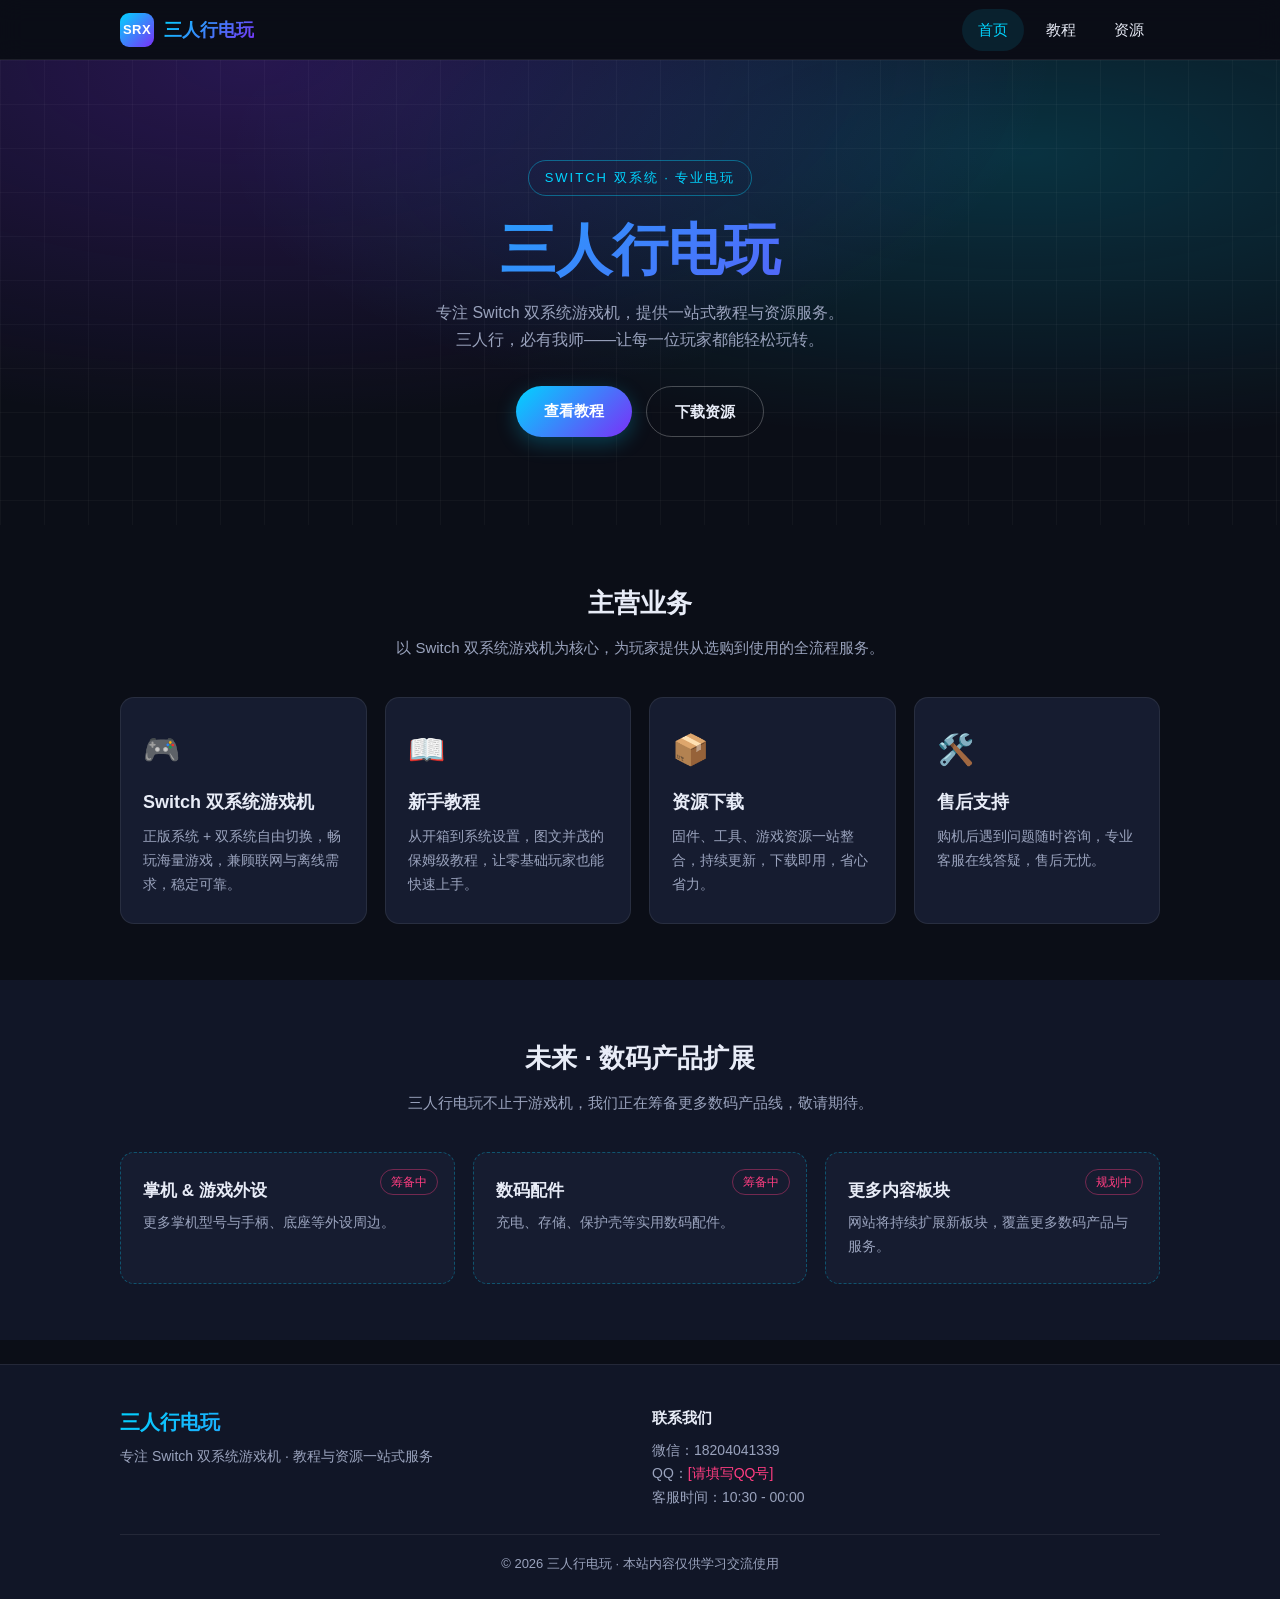
==== index.html @ 954c5498 "Add files via upload" ====
<!DOCTYPE html>
<html lang="zh-CN">
<head>
  <meta charset="UTF-8">
  <meta name="viewport" content="width=device-width, initial-scale=1.0, viewport-fit=cover">
  <meta name="description" content="三人行电玩 - 专注 Switch 双系统游戏机，提供教程与资源下载，未来扩展数码产品业务">
  <meta name="theme-color" content="#0b0e17">
  <title>三人行电玩 - Switch 双系统游戏机</title>
  <link rel="stylesheet" href="css/style.css">
</head>
<body>
  <!-- 顶部导航 -->
  <header class="site-header" id="siteHeader">
    <div class="container header-inner">
      <a href="index.html" class="brand">
        <span class="brand-logo">SRX</span>
        <span class="brand-text">三人行电玩</span>
      </a>
      <button class="nav-toggle" id="navToggle" aria-label="打开菜单" aria-expanded="false">
        <span></span><span></span><span></span>
      </button>
      <nav class="main-nav" id="mainNav">
        <ul class="nav-list" id="navList">
          <!-- 导航项由 js/main.js 根据 NAV_ITEMS 配置渲染，便于后续扩展新板块 -->
        </ul>
      </nav>
    </div>
  </header>

  <main>
    <!-- Hero 区 -->
    <section class="hero">
      <div class="container hero-inner">
        <p class="hero-tag">SWITCH 双系统 · 专业电玩</p>
        <h1 class="hero-title">三人行电玩</h1>
        <p class="hero-sub">专注 Switch 双系统游戏机，提供一站式教程与资源服务。<br>三人行，必有我师——让每一位玩家都能轻松玩转。</p>
        <div class="hero-actions">
          <a href="tutorials.html" class="btn btn-primary">查看教程</a>
          <a href="resources.html" class="btn btn-ghost">下载资源</a>
        </div>
      </div>
    </section>

    <!-- 主营业务 -->
    <section class="section">
      <div class="container">
        <h2 class="section-title">主营业务</h2>
        <p class="section-desc">以 Switch 双系统游戏机为核心，为玩家提供从选购到使用的全流程服务。</p>
        <div class="card-grid">
          <article class="card">
            <div class="card-icon">🎮</div>
            <h3>Switch 双系统游戏机</h3>
            <p>正版系统 + 双系统自由切换，畅玩海量游戏，兼顾联网与离线需求，稳定可靠。</p>
          </article>
          <article class="card">
            <div class="card-icon">📖</div>
            <h3>新手教程</h3>
            <p>从开箱到系统设置，图文并茂的保姆级教程，让零基础玩家也能快速上手。</p>
          </article>
          <article class="card">
            <div class="card-icon">📦</div>
            <h3>资源下载</h3>
            <p>固件、工具、游戏资源一站整合，持续更新，下载即用，省心省力。</p>
          </article>
          <article class="card">
            <div class="card-icon">🛠️</div>
            <h3>售后支持</h3>
            <p>购机后遇到问题随时咨询，专业客服在线答疑，售后无忧。</p>
          </article>
        </div>
      </div>
    </section>

    <!-- 未来数码产品预告 -->
    <section class="section section-alt">
      <div class="container">
        <h2 class="section-title">未来 · 数码产品扩展</h2>
        <p class="section-desc">三人行电玩不止于游戏机，我们正在筹备更多数码产品线，敬请期待。</p>
        <div class="coming-grid">
          <div class="coming-item">
            <span class="coming-badge">筹备中</span>
            <h3>掌机 &amp; 游戏外设</h3>
            <p>更多掌机型号与手柄、底座等外设周边。</p>
          </div>
          <div class="coming-item">
            <span class="coming-badge">筹备中</span>
            <h3>数码配件</h3>
            <p>充电、存储、保护壳等实用数码配件。</p>
          </div>
          <div class="coming-item">
            <span class="coming-badge">规划中</span>
            <h3>更多内容板块</h3>
            <p>网站将持续扩展新板块，覆盖更多数码产品与服务。</p>
          </div>
        </div>
      </div>
    </section>
  </main>

  <!-- 页脚 -->
  <footer class="site-footer">
    <div class="container footer-inner">
      <div class="footer-brand">
        <h3>三人行电玩</h3>
        <p>专注 Switch 双系统游戏机 · 教程与资源一站式服务</p>
      </div>
      <div class="footer-contact">
        <h4>联系我们</h4>
        <p>微信：<span>18204041339</span></p>
        <p>QQ：<span class="placeholder">[请填写QQ号]</span></p>
        <p>客服时间：<span>10:30 - 00:00</span></p>
      </div>
      <p class="footer-copy">© <span id="year"></span> 三人行电玩 · 本站内容仅供学习交流使用</p>
    </div>
  </footer>

  <script src="js/main.js"></script>
</body>
</html>
---- css/style.css ----
/* ============================================================
   三人行电玩 - 全局样式
   移动端优先响应式设计 · 电玩/数码主题
   ============================================================ */

/* ---------- 设计变量 ---------- */
:root {
  --bg: #0b0e17;
  --bg-alt: #111627;
  --bg-card: #161c30;
  --bg-card-hover: #1b2340;
  --text: #e8ecf7;
  --text-dim: #9aa3bd;
  --primary: #00d4ff;
  --secondary: #7b2ff7;
  --accent: #ff3d81;
  --gradient: linear-gradient(135deg, #00d4ff 0%, #7b2ff7 100%);
  --border: rgba(255, 255, 255, 0.08);
  --radius: 14px;
  --shadow: 0 8px 30px rgba(0, 0, 0, 0.35);
  --header-h: 60px;
}

/* ---------- 基础重置 ---------- */
* {
  margin: 0;
  padding: 0;
  box-sizing: border-box;
}

html {
  scroll-behavior: smooth;
}

body {
  font-family: -apple-system, BlinkMacSystemFont, "Segoe UI", "PingFang SC",
    "Hiragino Sans GB", "Microsoft YaHei", sans-serif;
  background: var(--bg);
  color: var(--text);
  line-height: 1.7;
  -webkit-font-smoothing: antialiased;
  overflow-x: hidden;
}

a {
  color: inherit;
  text-decoration: none;
}

ul {
  list-style: none;
}

img {
  max-width: 100%;
  display: block;
}

.container {
  width: 100%;
  max-width: 1080px;
  margin: 0 auto;
  padding: 0 20px;
}

/* ---------- 顶部导航 ---------- */
.site-header {
  position: sticky;
  top: 0;
  z-index: 100;
  height: var(--header-h);
  background: rgba(11, 14, 23, 0.85);
  backdrop-filter: blur(12px);
  -webkit-backdrop-filter: blur(12px);
  border-bottom: 1px solid var(--border);
}

.header-inner {
  height: var(--header-h);
  display: flex;
  align-items: center;
  justify-content: space-between;
}

.brand {
  display: flex;
  align-items: center;
  gap: 10px;
}

.brand-logo {
  display: inline-flex;
  align-items: center;
  justify-content: center;
  width: 34px;
  height: 34px;
  border-radius: 9px;
  background: var(--gradient);
  color: #fff;
  font-weight: 800;
  font-size: 13px;
  letter-spacing: 0.5px;
}

.brand-text {
  font-size: 18px;
  font-weight: 700;
  background: var(--gradient);
  -webkit-background-clip: text;
  background-clip: text;
  -webkit-text-fill-color: transparent;
}

/* 汉堡按钮 */
.nav-toggle {
  display: flex;
  flex-direction: column;
  justify-content: center;
  gap: 5px;
  width: 40px;
  height: 40px;
  padding: 8px;
  background: transparent;
  border: none;
  cursor: pointer;
}

.nav-toggle span {
  display: block;
  width: 100%;
  height: 2px;
  border-radius: 2px;
  background: var(--text);
  transition: transform 0.3s, opacity 0.3s;
}

.nav-toggle.active span:nth-child(1) {
  transform: translateY(7px) rotate(45deg);
}
.nav-toggle.active span:nth-child(2) {
  opacity: 0;
}
.nav-toggle.active span:nth-child(3) {
  transform: translateY(-7px) rotate(-45deg);
}

/* 移动端导航抽屉 */
.main-nav {
  position: fixed;
  top: var(--header-h);
  left: 0;
  right: 0;
  background: rgba(11, 14, 23, 0.97);
  border-bottom: 1px solid var(--border);
  max-height: 0;
  overflow: hidden;
  transition: max-height 0.35s ease;
}

.main-nav.open {
  max-height: 360px;
}

.nav-list {
  padding: 8px 20px 16px;
}

.nav-list li a {
  display: block;
  padding: 12px 4px;
  font-size: 16px;
  color: var(--text);
  border-bottom: 1px solid var(--border);
  transition: color 0.2s;
}

.nav-list li:last-child a {
  border-bottom: none;
}

.nav-list li a:hover,
.nav-list li a.active {
  color: var(--primary);
}

/* ---------- Hero 区 ---------- */
.hero {
  position: relative;
  padding: 72px 0 64px;
  text-align: center;
  background:
    radial-gradient(ellipse at 20% 0%, rgba(123, 47, 247, 0.25), transparent 55%),
    radial-gradient(ellipse at 80% 20%, rgba(0, 212, 255, 0.18), transparent 55%),
    var(--bg);
  overflow: hidden;
}

.hero::after {
  content: "";
  position: absolute;
  inset: 0;
  background-image:
    linear-gradient(rgba(255, 255, 255, 0.03) 1px, transparent 1px),
    linear-gradient(90deg, rgba(255, 255, 255, 0.03) 1px, transparent 1px);
  background-size: 44px 44px;
  pointer-events: none;
}

.hero-inner {
  position: relative;
  z-index: 1;
}

.hero-tag {
  display: inline-block;
  padding: 6px 16px;
  border: 1px solid rgba(0, 212, 255, 0.4);
  border-radius: 999px;
  color: var(--primary);
  font-size: 13px;
  letter-spacing: 2px;
  margin-bottom: 20px;
}

.hero-title {
  font-size: 42px;
  font-weight: 800;
  line-height: 1.2;
  background: var(--gradient);
  -webkit-background-clip: text;
  background-clip: text;
  -webkit-text-fill-color: transparent;
  margin-bottom: 16px;
}

.hero-sub {
  color: var(--text-dim);
  font-size: 16px;
  max-width: 560px;
  margin: 0 auto 32px;
}

.hero-actions {
  display: flex;
  flex-wrap: wrap;
  justify-content: center;
  gap: 14px;
}

/* ---------- 按钮 ---------- */
.btn {
  display: inline-block;
  padding: 12px 28px;
  border-radius: 999px;
  font-size: 15px;
  font-weight: 600;
  transition: transform 0.2s, box-shadow 0.2s, opacity 0.2s;
}

.btn-primary {
  background: var(--gradient);
  color: #fff;
  box-shadow: 0 6px 20px rgba(0, 212, 255, 0.25);
}

.btn-ghost {
  border: 1px solid rgba(255, 255, 255, 0.25);
  color: var(--text);
}

.btn:hover {
  transform: translateY(-2px);
}

.btn-primary:hover {
  box-shadow: 0 10px 28px rgba(0, 212, 255, 0.35);
}

/* ---------- 通用区块 ---------- */
.section {
  padding: 56px 0;
}

.section-alt {
  background: var(--bg-alt);
}

.section-title {
  font-size: 26px;
  font-weight: 700;
  text-align: center;
  margin-bottom: 10px;
}

.section-desc {
  text-align: center;
  color: var(--text-dim);
  font-size: 15px;
  max-width: 560px;
  margin: 0 auto 36px;
}

/* ---------- 卡片网格（主营业务） ---------- */
.card-grid {
  display: grid;
  grid-template-columns: 1fr;
  gap: 18px;
}

.card {
  background: var(--bg-card);
  border: 1px solid var(--border);
  border-radius: var(--radius);
  padding: 26px 22px;
  transition: transform 0.25s, background 0.25s, border-color 0.25s;
}

.card:hover {
  transform: translateY(-4px);
  background: var(--bg-card-hover);
  border-color: rgba(0, 212, 255, 0.35);
}

.card-icon {
  font-size: 30px;
  margin-bottom: 12px;
}

.card h3 {
  font-size: 18px;
  margin-bottom: 8px;
}

.card p {
  color: var(--text-dim);
  font-size: 14px;
}

/* ---------- 未来数码预告 ---------- */
.coming-grid {
  display: grid;
  grid-template-columns: 1fr;
  gap: 18px;
}

.coming-item {
  position: relative;
  background: var(--bg-card);
  border: 1px dashed rgba(0, 212, 255, 0.3);
  border-radius: var(--radius);
  padding: 24px 22px;
}

.coming-badge {
  position: absolute;
  top: 16px;
  right: 16px;
  font-size: 12px;
  color: var(--accent);
  border: 1px solid rgba(255, 61, 129, 0.4);
  border-radius: 999px;
  padding: 2px 10px;
}

.coming-item h3 {
  font-size: 17px;
  margin-bottom: 6px;
}

.coming-item p {
  color: var(--text-dim);
  font-size: 14px;
}

/* ---------- 内页 Hero ---------- */
.page-hero {
  padding: 48px 0 8px;
  text-align: center;
}

.page-title {
  font-size: 30px;
  font-weight: 800;
  background: var(--gradient);
  -webkit-background-clip: text;
  background-clip: text;
  -webkit-text-fill-color: transparent;
  margin-bottom: 8px;
}

.page-desc {
  color: var(--text-dim);
  font-size: 15px;
}

/* ---------- 教程列表 ---------- */
.tutorial-list,
.resource-list {
  display: grid;
  grid-template-columns: 1fr;
  gap: 16px;
}

.tutorial-item,
.resource-item {
  display: flex;
  align-items: center;
  gap: 16px;
  background: var(--bg-card);
  border: 1px solid var(--border);
  border-radius: var(--radius);
  padding: 18px 18px;
  transition: transform 0.2s, border-color 0.2s;
}

.tutorial-item:hover,
.resource-item:hover {
  transform: translateY(-3px);
  border-color: rgba(0, 212, 255, 0.4);
}

.item-icon {
  flex-shrink: 0;
  display: inline-flex;
  align-items: center;
  justify-content: center;
  width: 48px;
  height: 48px;
  border-radius: 12px;
  background: rgba(0, 212, 255, 0.1);
  font-size: 22px;
}

.item-body {
  flex: 1;
  min-width: 0;
}

.item-body h3 {
  font-size: 16px;
  margin-bottom: 3px;
}

.item-body p {
  color: var(--text-dim);
  font-size: 13px;
}

.item-meta {
  flex-shrink: 0;
  font-size: 12px;
  color: var(--text-dim);
  text-align: right;
}

.item-meta .tag {
  display: inline-block;
  padding: 3px 10px;
  border-radius: 999px;
  background: rgba(123, 47, 247, 0.18);
  color: #c9a8ff;
  font-size: 12px;
}

.item-meta .tag.tag-blue {
  background: rgba(0, 212, 255, 0.14);
  color: var(--primary);
}

.item-meta .tag.tag-pink {
  background: rgba(255, 61, 129, 0.14);
  color: var(--accent);
}

/* ---------- 页脚 ---------- */
.site-footer {
  background: var(--bg-alt);
  border-top: 1px solid var(--border);
  padding: 40px 0 24px;
  margin-top: 24px;
}

.footer-inner {
  display: grid;
  grid-template-columns: 1fr;
  gap: 24px;
}

.footer-brand h3 {
  font-size: 20px;
  background: var(--gradient);
  -webkit-background-clip: text;
  background-clip: text;
  -webkit-text-fill-color: transparent;
  margin-bottom: 6px;
}

.footer-brand p,
.footer-contact p {
  color: var(--text-dim);
  font-size: 14px;
}

.footer-contact h4 {
  font-size: 15px;
  margin-bottom: 8px;
}

.placeholder {
  color: var(--accent);
  font-style: normal;
}

.footer-copy {
  grid-column: 1 / -1;
  text-align: center;
  color: var(--text-dim);
  font-size: 13px;
  border-top: 1px solid var(--border);
  padding-top: 18px;
}

/* ---------- 平板及以上 ---------- */
@media (min-width: 640px) {
  .card-grid,
  .coming-grid {
    grid-template-columns: repeat(2, 1fr);
  }

  .tutorial-list,
  .resource-list {
    grid-template-columns: repeat(2, 1fr);
  }
}

@media (min-width: 900px) {
  .hero {
    padding: 100px 0 88px;
  }

  .hero-title {
    font-size: 56px;
  }

  .card-grid {
    grid-template-columns: repeat(4, 1fr);
  }

  .coming-grid {
    grid-template-columns: repeat(3, 1fr);
  }

  .footer-inner {
    grid-template-columns: 1fr 1fr;
  }

  /* 桌面端导航平铺 */
  .nav-toggle {
    display: none;
  }

  .main-nav {
    position: static;
    max-height: none;
    background: transparent;
    border: none;
    overflow: visible;
  }

  .nav-list {
    display: flex;
    gap: 6px;
    padding: 0;
  }

  .nav-list li a {
    padding: 8px 16px;
    border: none;
    border-radius: 999px;
    font-size: 15px;
  }

  .nav-list li a:hover,
  .nav-list li a.active {
    background: rgba(0, 212, 255, 0.1);
  }
}
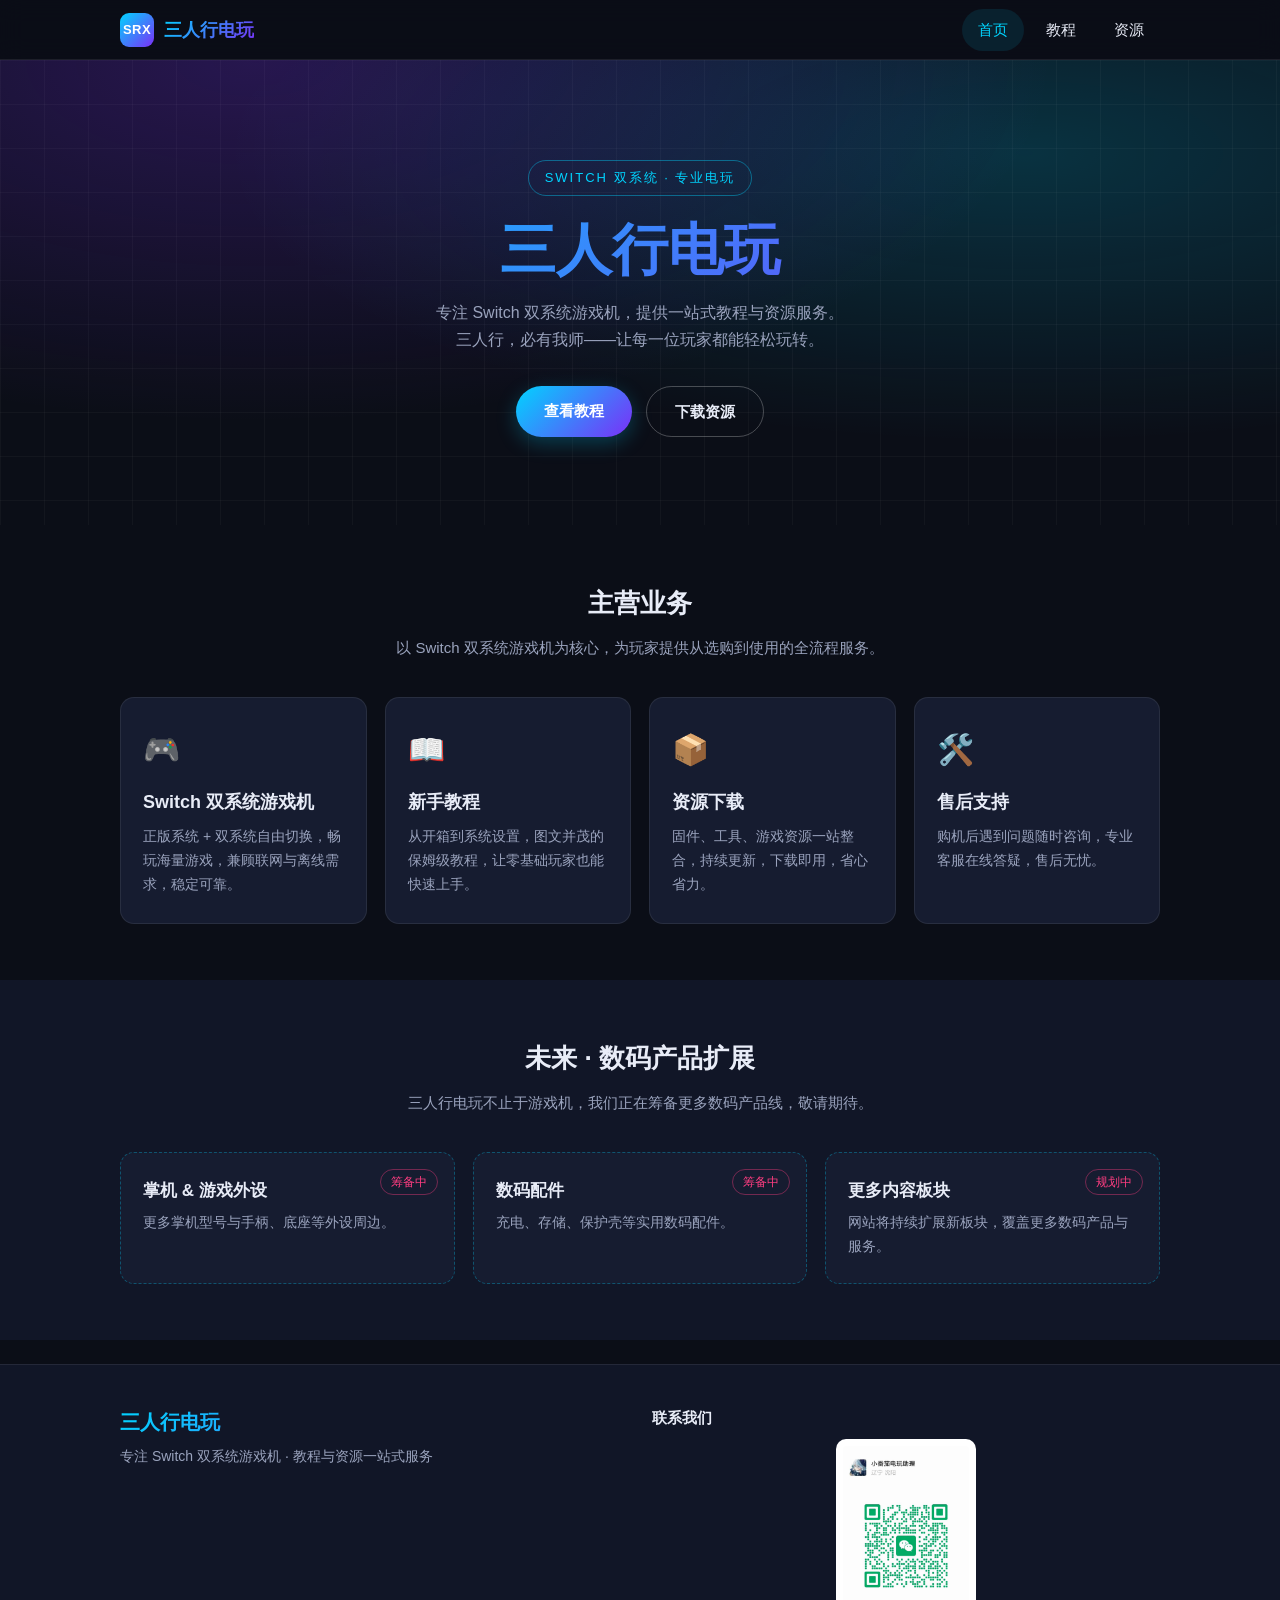
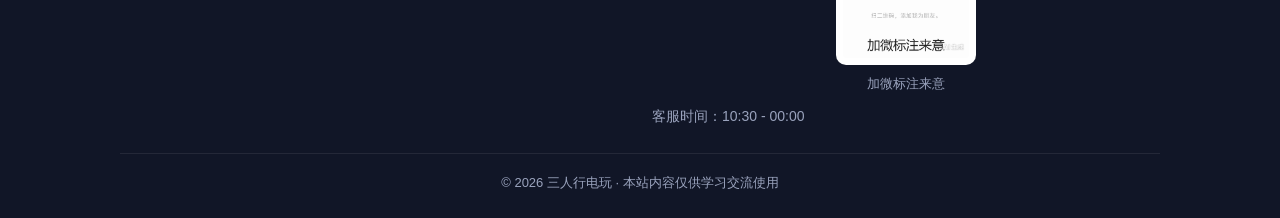
==== commit d5a131ea: "Add files via upload" ====
--- a/index.html
+++ b/index.html
@@ -106,8 +106,7 @@
       </div>
       <div class="footer-contact">
         <h4>联系我们</h4>
-        <p>微信：<span>18204041339</span></p>
-        <p>QQ：<span class="placeholder">[请填写QQ号]</span></p>
+        <p class="footer-qr"><img src="assets/images/wechat-qr.png" alt="微信二维码"><span class="qr-note">加微标注来意</span></p>
         <p>客服时间：<span>10:30 - 00:00</span></p>
       </div>
       <p class="footer-copy">© <span id="year"></span> 三人行电玩 · 本站内容仅供学习交流使用</p>
--- a/css/style.css
+++ b/css/style.css
@@ -472,6 +472,24 @@
   color: var(--accent);
 }
 
+.resource-link {
+  display: inline-block;
+  margin-left: 10px;
+  padding: 3px 10px;
+  border-radius: 999px;
+  font-size: 12px;
+  color: var(--primary);
+  background: rgba(0, 212, 255, 0.1);
+  border: 1px solid rgba(0, 212, 255, 0.35);
+  text-decoration: none;
+  transition: all 0.2s ease;
+}
+
+.resource-link:hover {
+  background: rgba(0, 212, 255, 0.25);
+  border-color: var(--primary);
+}
+
 /* ---------- 页脚 ---------- */
 .site-footer {
   background: var(--bg-alt);
@@ -585,3 +603,146 @@
     background: rgba(0, 212, 255, 0.1);
   }
 }
+
+/* ---------- ��Դ���� ---------- */
+.modal-overlay {
+  position: fixed;
+  inset: 0;
+  background: rgba(0, 0, 0, 0.6);
+  opacity: 0;
+  visibility: hidden;
+  transition: opacity 0.25s ease, visibility 0.25s ease;
+  z-index: 999;
+}
+.modal-overlay.open {
+  opacity: 1;
+  visibility: visible;
+}
+.modal {
+  position: fixed;
+  top: 50%;
+  left: 50%;
+  transform: translate(-50%, -50%) scale(0.95);
+  width: min(90vw, 420px);
+  max-height: 80vh;
+  overflow-y: auto;
+  background: var(--bg-card);
+  border: 1px solid var(--border);
+  border-radius: 16px;
+  padding: 24px;
+  opacity: 0;
+  visibility: hidden;
+  transition: opacity 0.25s ease, transform 0.25s ease, visibility 0.25s ease;
+  z-index: 1000;
+}
+.modal.open {
+  opacity: 1;
+  visibility: visible;
+  transform: translate(-50%, -50%) scale(1);
+}
+.modal-header {
+  display: flex;
+  justify-content: space-between;
+  align-items: center;
+  margin-bottom: 16px;
+}
+.modal-header h3 {
+  margin: 0;
+  font-size: 18px;
+  color: var(--primary);
+}
+.modal-close {
+  background: none;
+  border: none;
+  font-size: 26px;
+  line-height: 1;
+  color: var(--text-dim);
+  cursor: pointer;
+  padding: 4px 8px;
+  transition: color 0.2s ease;
+}
+.modal-close:hover {
+  color: var(--accent);
+}
+.modal-notice {
+  background: rgba(255, 193, 7, 0.12);
+  border: 1px solid rgba(255, 193, 7, 0.4);
+  color: #ffd54f;
+  border-radius: 10px;
+  padding: 12px 14px;
+  font-size: 14px;
+  line-height: 1.6;
+  margin-bottom: 16px;
+}
+.modal-links {
+  display: flex;
+  flex-direction: column;
+  gap: 10px;
+}
+.modal-link {
+  display: block;
+  padding: 12px 16px;
+  border-radius: 10px;
+  background: rgba(0, 212, 255, 0.08);
+  border: 1px solid rgba(0, 212, 255, 0.3);
+  color: var(--primary);
+  text-decoration: none;
+  font-size: 15px;
+  transition: all 0.2s ease;
+}
+.modal-link:hover {
+  background: rgba(0, 212, 255, 0.2);
+  border-color: var(--primary);
+}
+
+/* ---------- ���������� ---------- */
+.modal-warning {
+  text-align: center;
+}
+.modal-warning-text {
+  background: rgba(255, 61, 129, 0.12);
+  border: 1px solid rgba(255, 61, 129, 0.4);
+  color: #ff6b9d;
+  border-radius: 10px;
+  padding: 14px 16px;
+  font-size: 15px;
+  line-height: 1.7;
+  margin-bottom: 18px;
+}
+.modal-confirm {
+  display: block;
+  width: 100%;
+  padding: 12px 0;
+  border: none;
+  border-radius: 10px;
+  background: var(--primary);
+  color: #0b0e17;
+  font-size: 16px;
+  font-weight: 600;
+  cursor: pointer;
+  transition: opacity 0.2s ease;
+}
+.modal-confirm:hover {
+  opacity: 0.85;
+}
+
+/* ---------- ҳ�Ŷ�ά�� ---------- */
+.footer-qr {
+  display: flex;
+  flex-direction: column;
+  align-items: center;
+  gap: 8px;
+  margin-bottom: 10px;
+}
+.footer-qr img {
+  width: 140px;
+  height: auto;
+  border-radius: 10px;
+  border: 1px solid var(--border);
+  background: #fff;
+  padding: 6px;
+}
+.qr-note {
+  font-size: 13px;
+  color: var(--text-dim);
+}
